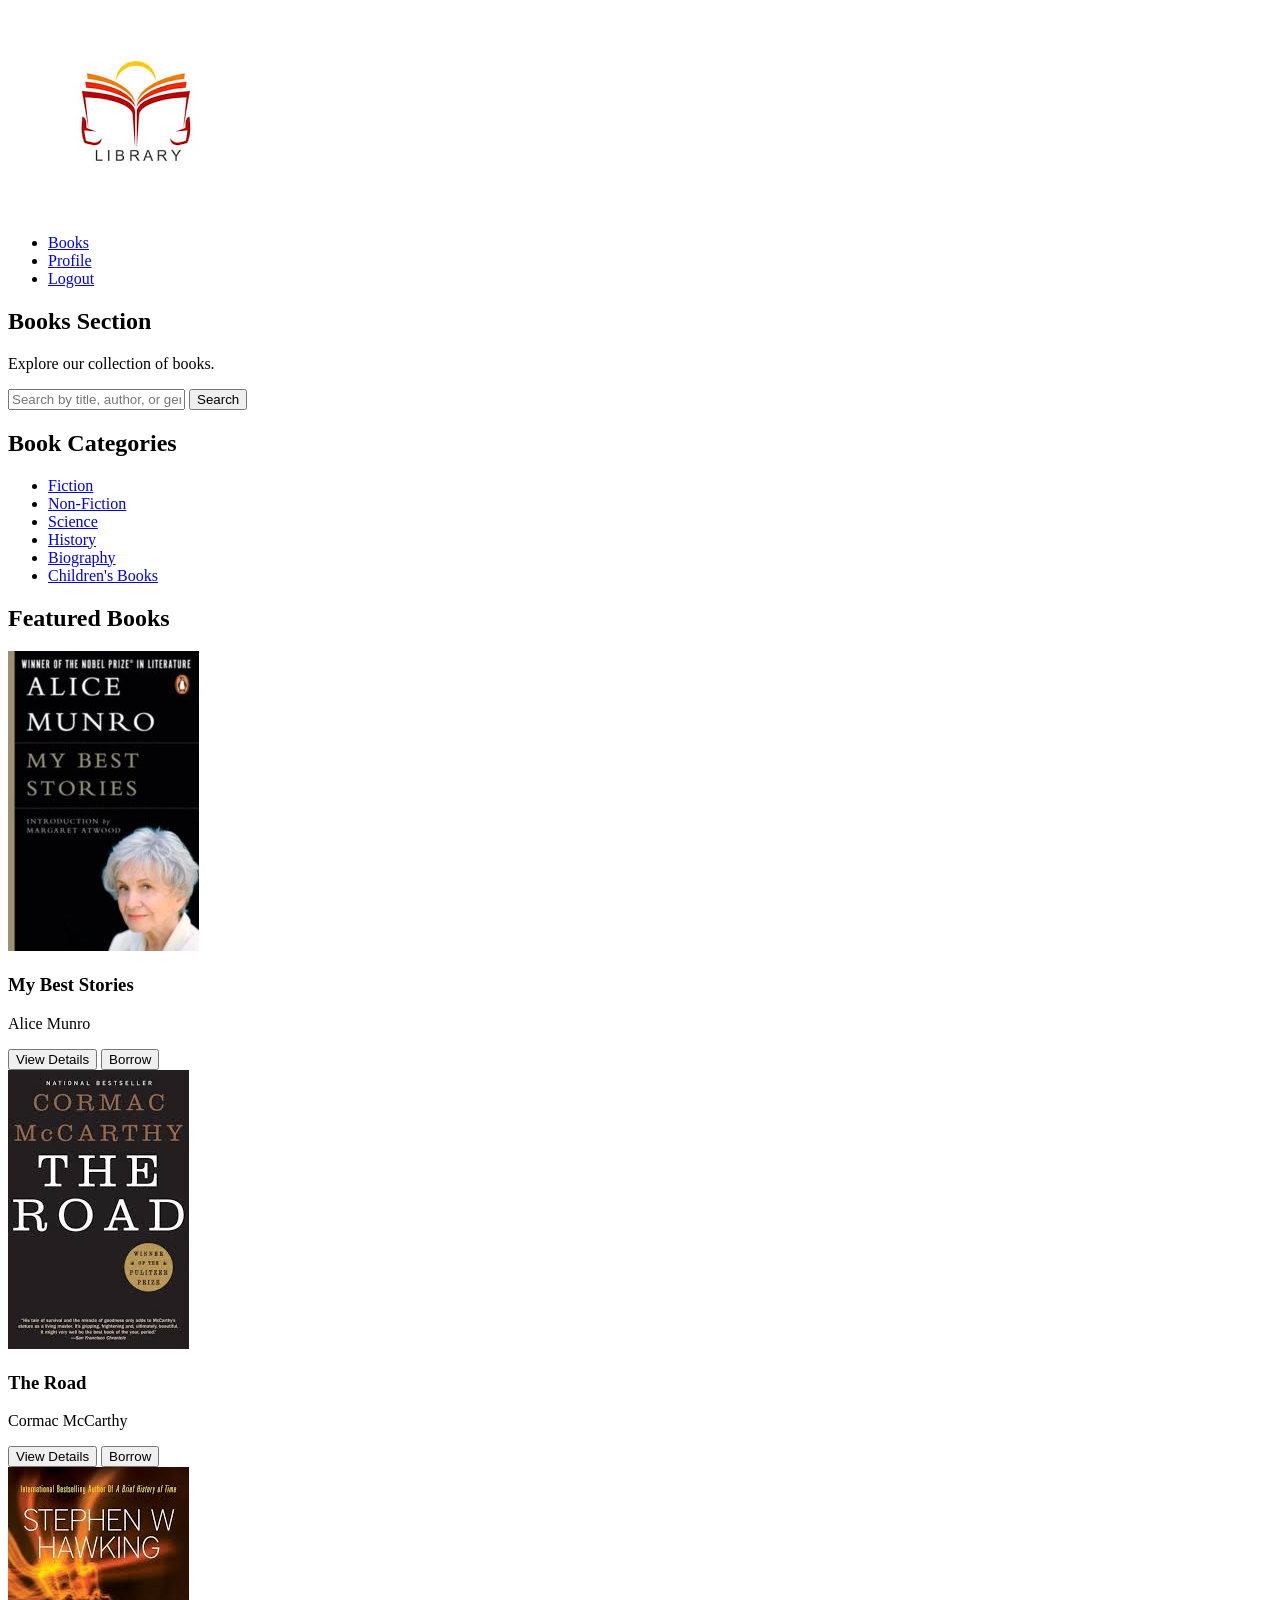
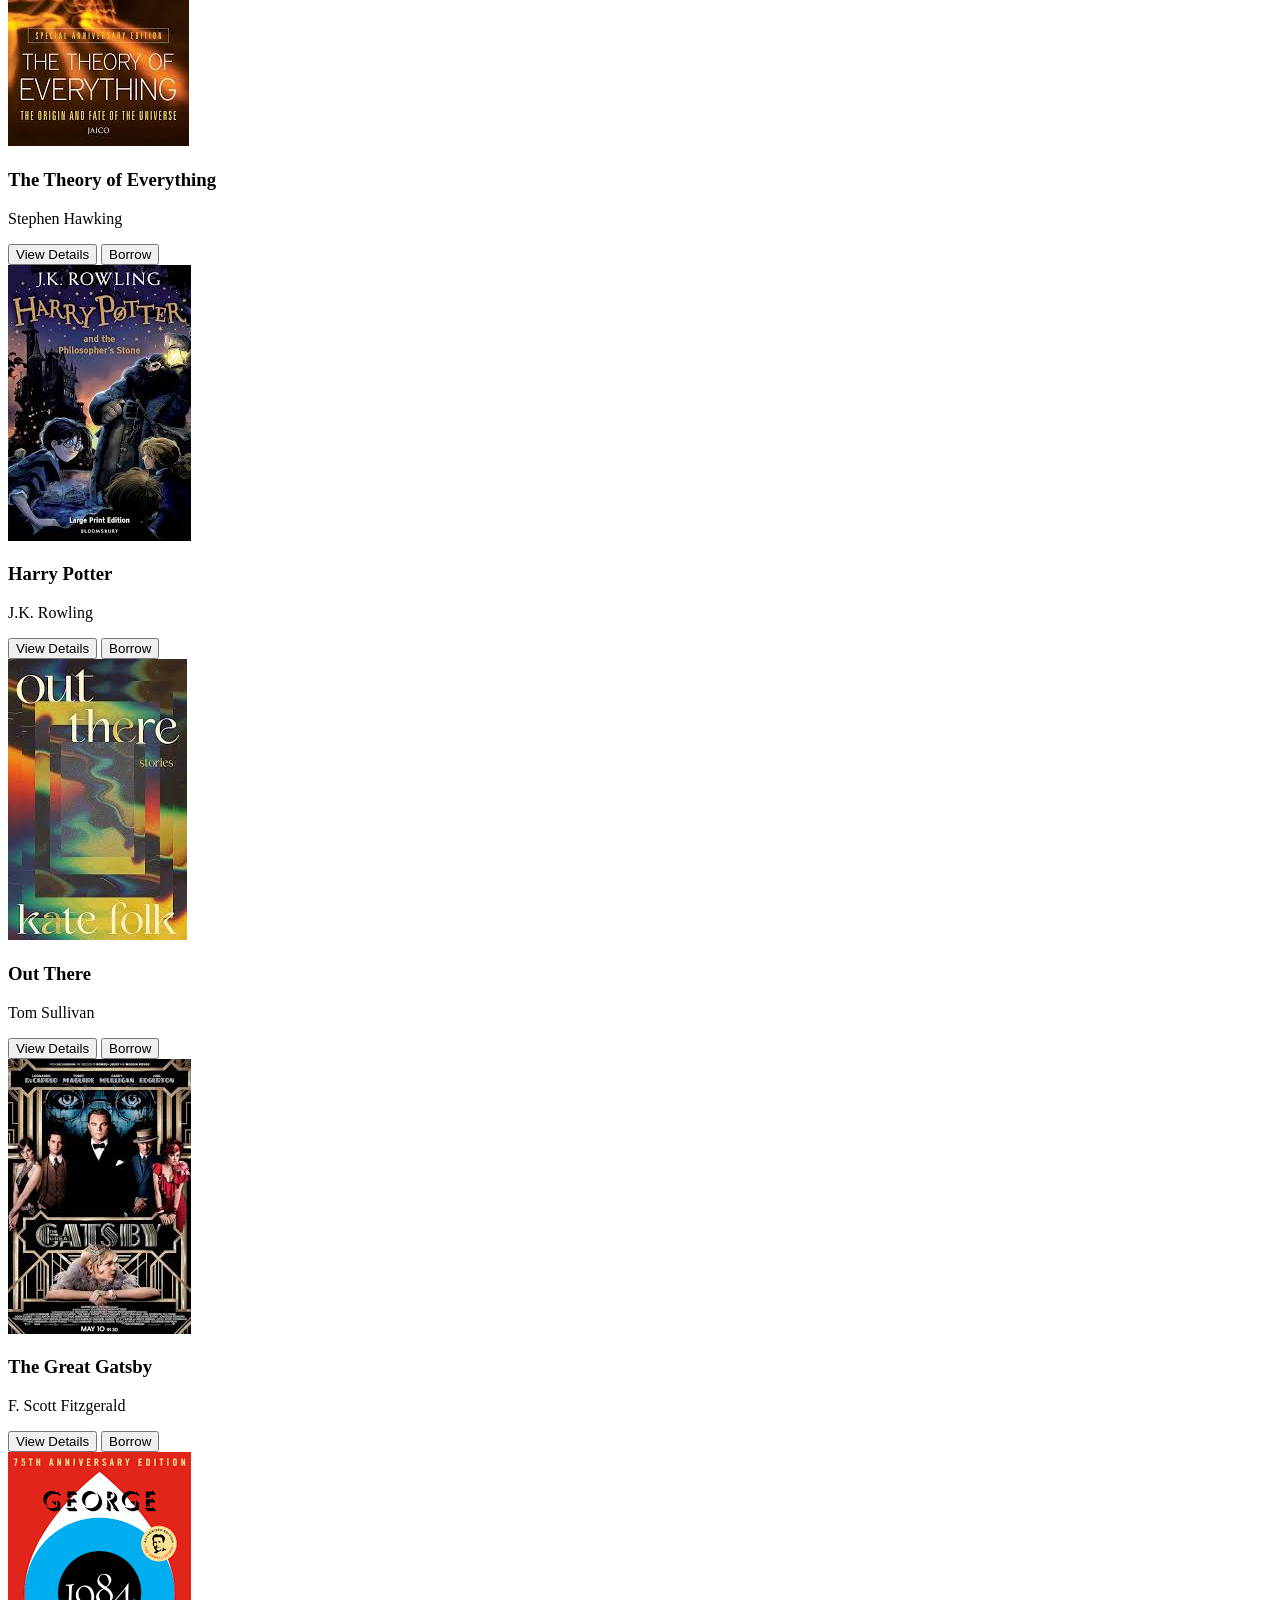
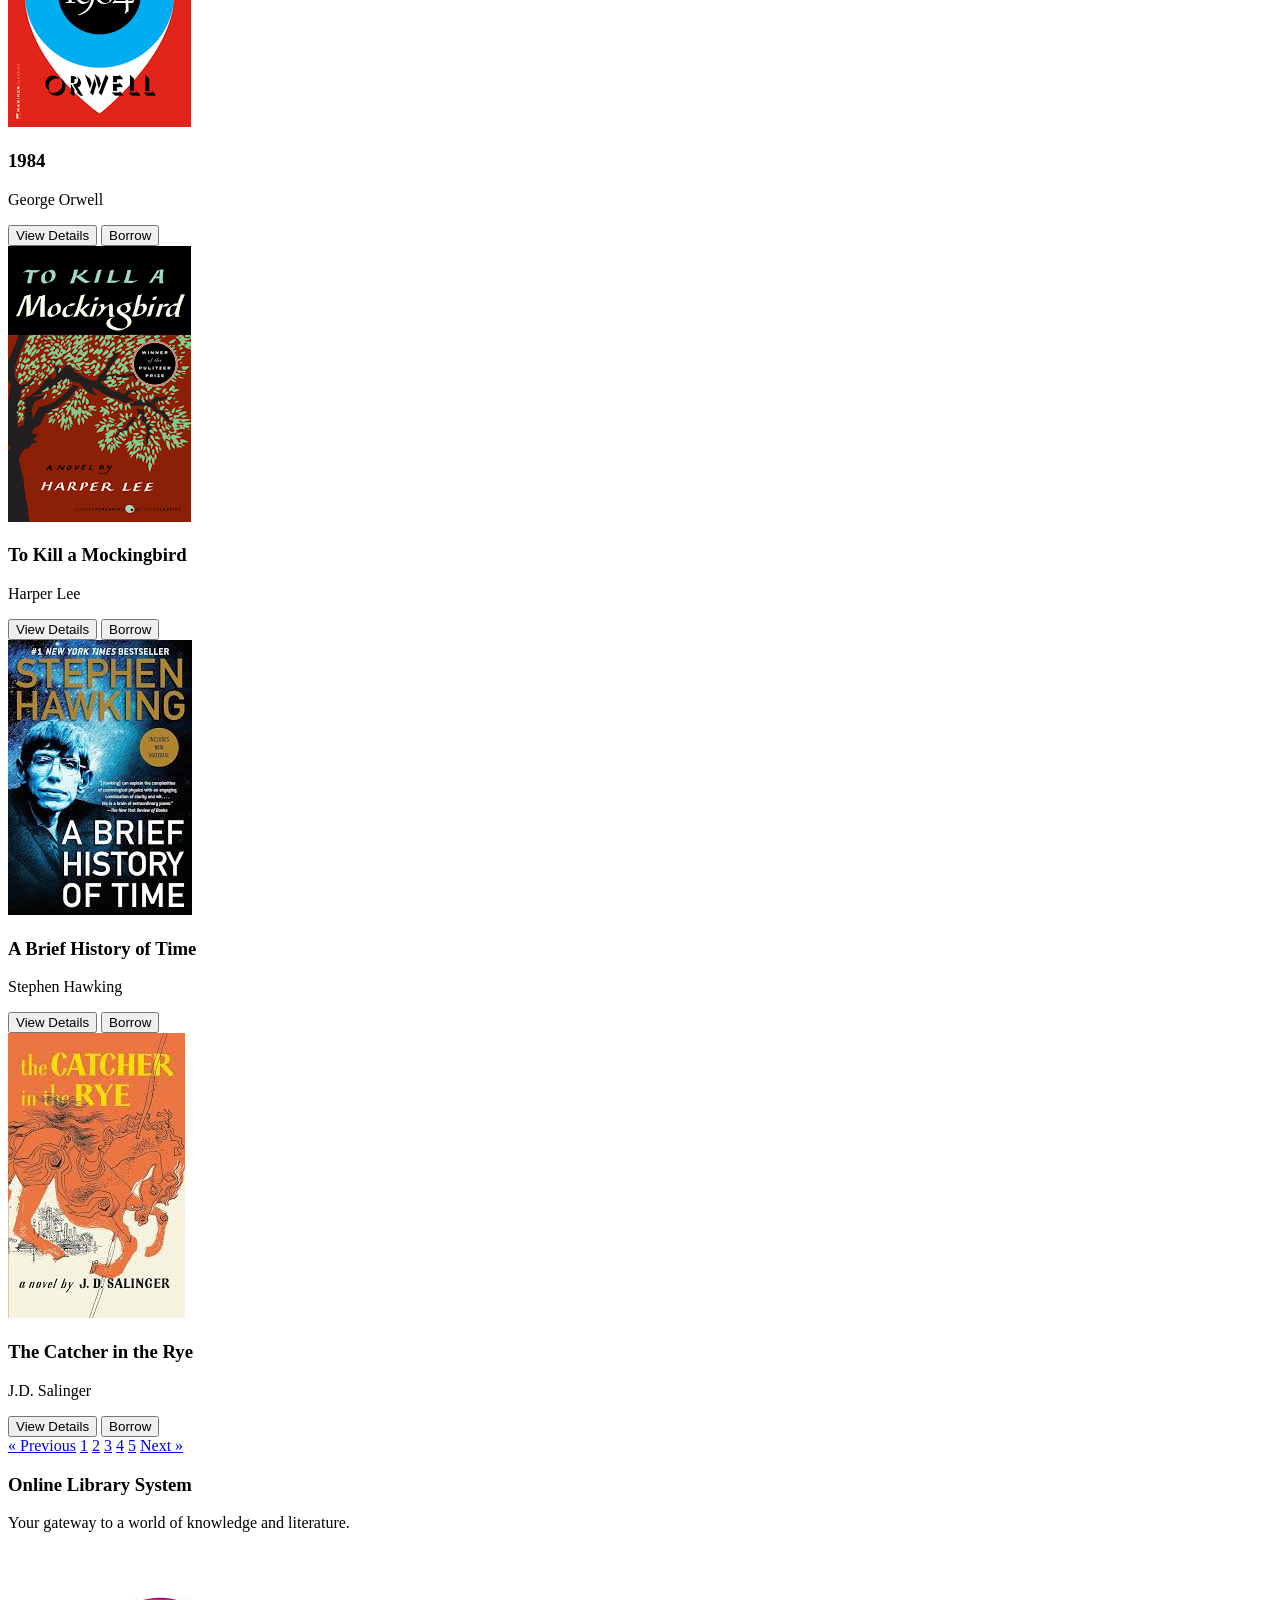
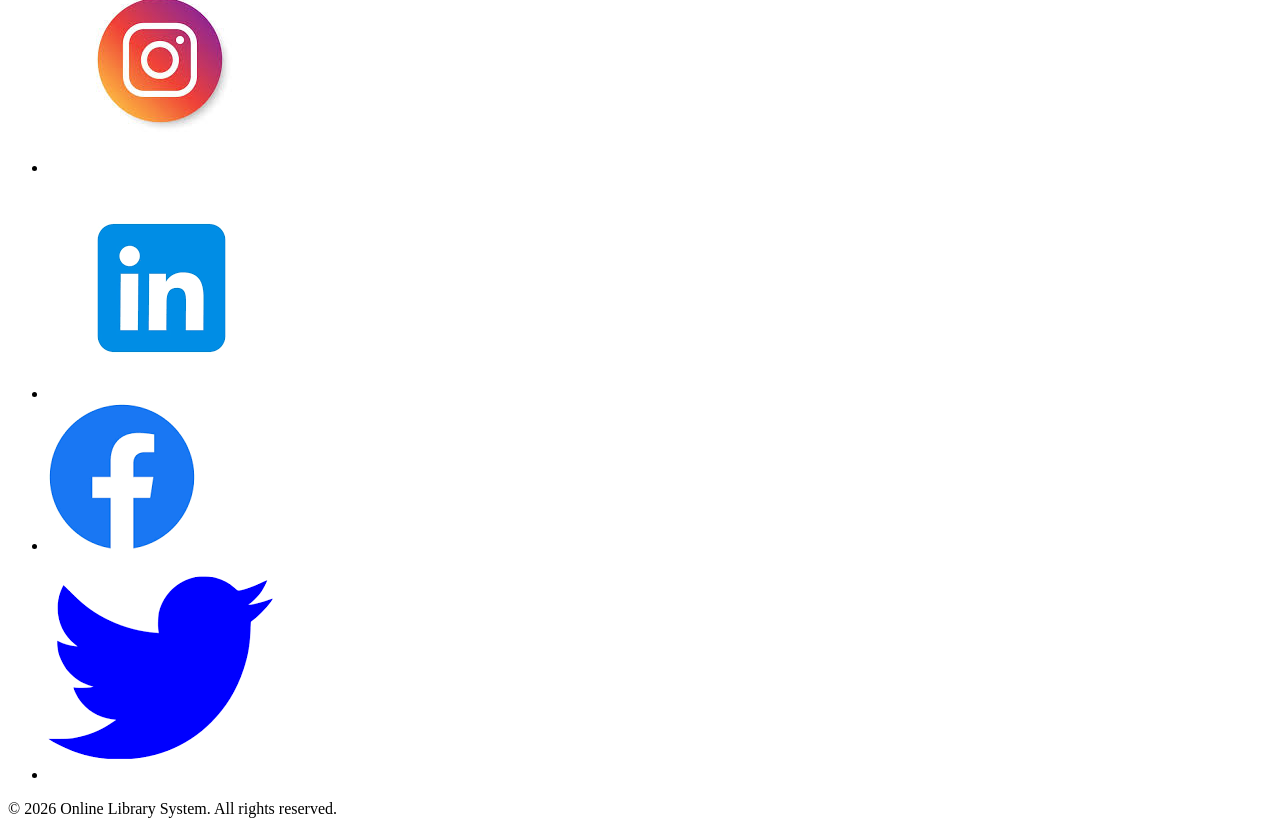
==== books.html @ 480cbeab "Add files via upload" ====
<!DOCTYPE html>
<html lang="en">
<head>
    <meta charset="UTF-8">
    <meta name="viewport" content="width=device-width, initial-scale=1.0">
    <title>Books</title>
    <link rel="stylesheet" href="books.css">

</head>
<body>

    <!-- ===== Header ===== -->
    <header class="header">
        <div class="header-container">
            <a href="index.html" class="logo">
                <img src="assets/images/logo.jpg" alt="Online Library Logo">
            </a>

            <nav class="nav">
                <ul class="nav-links">
                <li><a href="books.html#books">Books</a></li>
                    <li><a href="profile.html">Profile</a></li>
                    <li><a href="logout.html">Logout</a></li>
                </ul>
            </nav>
        </div>
    </header>

    <!-- ===== Main Content ===== -->
    <main class="books-page">

        <!-- Page Intro -->
        <section class="page-intro">
            <h1>Books Section</h1>
            <p>Explore our collection of books.</p>
        </section>

        <!-- Search -->
        <section class="search-section">
            <form class="search-form">
                <input 
                    type="text" 
                    id="search" 
                    name="search"
                    placeholder="Search by title, author, or genre"
                >
                <button type="submit">Search</button>
            </form>
        </section>

        <!-- Categories -->
        <aside class="categories-section">
            <h2>Book Categories</h2>
            <ul class="categories-list">
                <li><a href="#">Fiction</a></li>
                <li><a href="#">Non-Fiction</a></li>
                <li><a href="#">Science</a></li>
                <li><a href="#">History</a></li>
                <li><a href="#">Biography</a></li>
                <li><a href="#">Children's Books</a></li>
            </ul>
        </aside>

        <!-- Featured Books -->
        <section class="featured-books" id="books">
            <h2>Featured Books</h2>

            <div class="book-list">

                <article class="book-card">
                    <img src="assets/images/book1.jpg" alt="My Best Stories">
                    <h3>My Best Stories</h3>
                    <p>Alice Munro</p>
                    <button class="btn">View Details</button>
                    <button class="btn">Borrow</button>
                </article>

                <article class="book-card">
                    <img src="assets/images/book2.jpg" alt="The Road">
                    <h3>The Road</h3>
                    <p>Cormac McCarthy</p>
                    <button class="btn">View Details</button>
                    <button class="btn">Borrow</button>
                </article>

                <article class="book-card">
                    <img src="assets/images/book3.jpg" alt="The Theory of Everything">
                    <h3>The Theory of Everything</h3>
                    <p>Stephen Hawking</p>
                    <button class="btn">View Details</button>
                    <button class="btn">Borrow</button>
                </article>

                <article class="book-card">
                    <img src="assets/images/book4.jpg" alt="Harry Potter">
                    <h3>Harry Potter</h3>
                    <p>J.K. Rowling</p>
                    <button class="btn">View Details</button>
                    <button class="btn">Borrow</button>
                </article>

                <article class="book-card">
                    <img src="assets/images/book5.jpg" alt="Out There">
                    <h3>Out There</h3>
                    <p>Tom Sullivan</p>
                    <button class="btn">View Details</button>
                    <button class="btn">Borrow</button>
                </article>

                <article class="book-card">
                    <img src="assets/images/book6.jpg" alt="The Great Gatsby">
                    <h3>The Great Gatsby</h3>
                    <p>F. Scott Fitzgerald</p>
                    <button class="btn">View Details</button>
                    <button class="btn">Borrow</button>
                </article>

                <article class="book-card">
                    <img src="assets/images/book7.jpg" alt="1984">
                    <h3>1984</h3>
                    <p>George Orwell</p>
                    <button class="btn">View Details</button>
                    <button class="btn">Borrow</button>
                </article>

                <article class="book-card">
                    <img src="assets/images/book8.jpg" alt="To Kill a Mockingbird">
                    <h3>To Kill a Mockingbird</h3>
                    <p>Harper Lee</p>
                    <button class="btn">View Details</button>
                    <button class="btn">Borrow</button>
                </article>

                <article class="book-card">
                    <img src="assets/images/book9.jpg" alt="A Brief History of Time">
                    <h3>A Brief History of Time</h3>
                    <p>Stephen Hawking</p>
                    <button class="btn">View Details</button>
                    <button class="btn">Borrow</button>
                </article>

                <article class="book-card">
                    <img src="assets/images/book10.jpg" alt="The Catcher in the Rye">
                    <h3>The Catcher in the Rye</h3>
                    <p>J.D. Salinger</p>
                    <button class="btn">View Details</button>
                    <button class="btn">Borrow</button>
                </article>
            </div>
        </section>
        <div class="pagination">
            <a href="#">&laquo; Previous</a>
            <a href="#">1</a>
            <a href="#">2</a>
            <a href="#">3</a>
            <a href="#">4</a>
            <a href="#">5</a>
            <a href="#">Next &raquo;</a>
        </div>
    </main>
    <footer>
        <div class="footer-content">
            <h3>Online Library System</h3>
            <p>Your gateway to a world of knowledge and literature.</p>
            <ul class="socials">
                <li><a href="#"><img src="assets/images/instagram.jpg" alt="instagram"/></a></li>
                <li><a href="#"><img src="assets/images/linkedin.png" alt="linkedin"/></a></li> 
                <li><a href="#"><img src="assets/images/facebook.png" alt="facebook"/></a></li>
                <li><a href="#"><img src="assets/images/twitter.png" alt="twitter"/></a></li>
            </ul>
        </div>
        <div class="footer-bottom">
            <p>&copy; 2026 Online Library System. All rights reserved.</p>
        </div>
    </footer>
</body>
</html>
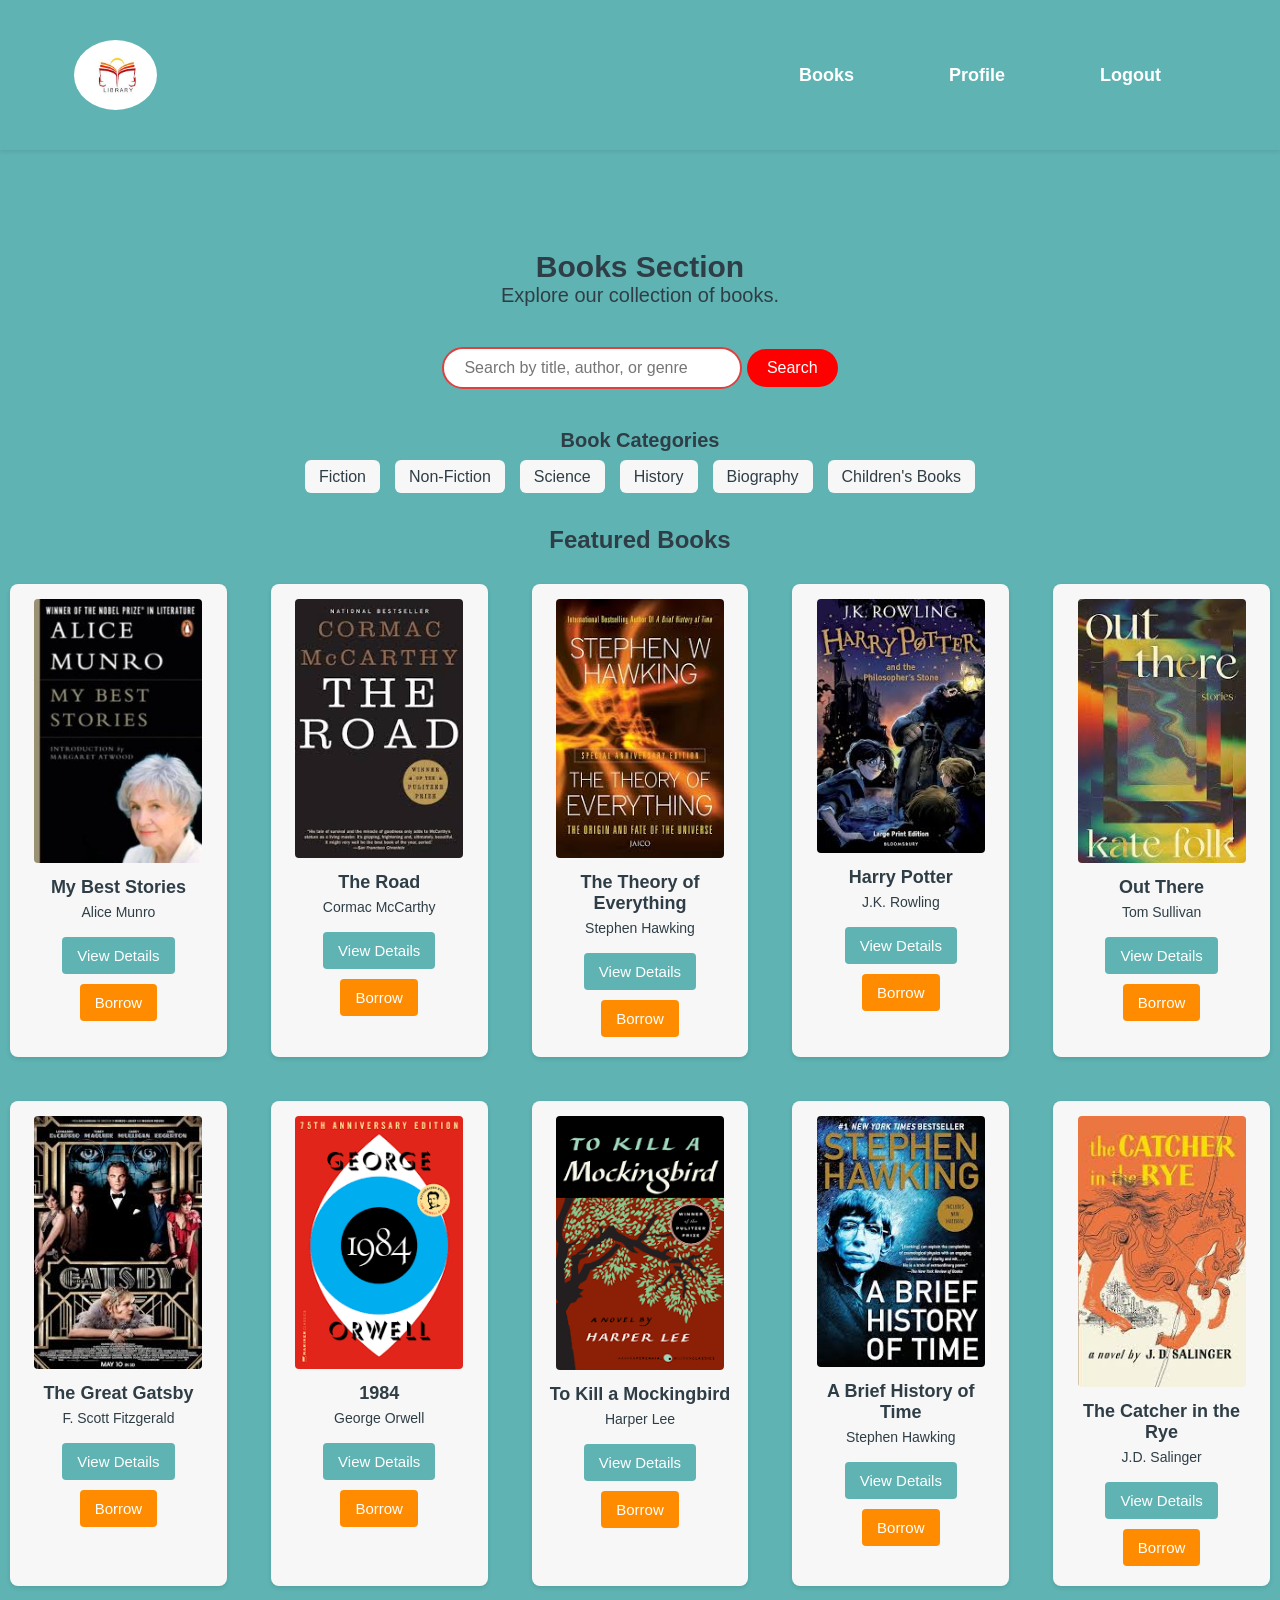
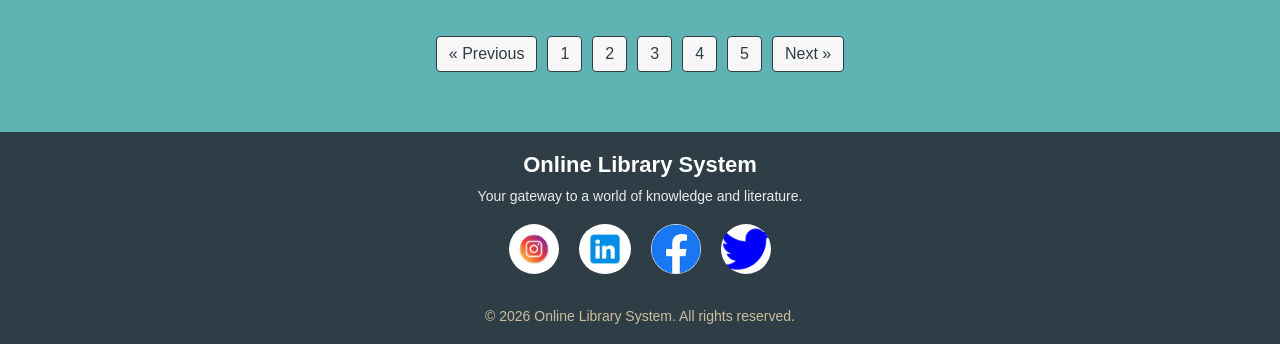
==== commit 21e20543: "Files modified" ====
--- a/books.html
+++ b/books.html
@@ -4,7 +4,7 @@
     <meta charset="UTF-8">
     <meta name="viewport" content="width=device-width, initial-scale=1.0">
     <title>Books</title>
-    <link rel="stylesheet" href="books.css">
+    <link rel="stylesheet" href="css/books.css">
 
 </head>
 <body>
--- a/css/books.css
+++ b/css/books.css
@@ -0,0 +1,408 @@
+/* ===== Global Reset ===== */
+* {
+    margin: 0;
+    padding: 0;
+    box-sizing: border-box;
+}
+
+/* ===== Root Variables ===== */
+:root {
+    --primary: #5FB3B3;
+    --secondary: #F4C7AB;
+    --dark: #2F3E46;
+    --light: #F7F7F7;
+    --white: #ffffff;
+}
+
+/* ===== Body ===== */
+body {
+    font-family: 'Poppins', sans-serif;
+    background-color: var(--primary);
+    color: var(--dark);
+}
+
+/* ===== Utility Classes ===== */
+/* Header Container */
+.header-container {
+    width: 100%;
+    max-width: 1200px;
+    margin: auto;
+    padding: 0 24px;
+    display: flex;
+    justify-content: space-between;
+    align-items: center;
+}
+
+/*---------------------Header-------------------*/
+.header {
+    top: 0;
+    display: flex;
+    justify-content: space-between; /* Puts logo on left, links on right */
+    align-items: center;     /* Vertically centers logo and nav */
+    height: 150px;               /* 👈 important */
+    background-color: var(--primary);
+    box-shadow: 0 2px 4px rgba(0, 0, 0, 0.08);
+    position: sticky;        /* Sticks to top on scroll */
+    top: 0;
+    z-index: 1000;          /* Ensures it stays above other content */
+    padding: 10px 50px;      /* Adjusts overall header padding */
+    margin-bottom: 100px;
+}
+
+
+/* -------------Logo styling------------ */
+.logo img {
+  height: 70px;
+  width: auto;
+  margin-right: 40px; 
+  border-radius: 100%;
+  transition: transform 0.3s ease, filter 0.3s ease; /* Smooth transition */
+  display: block;
+}
+/* Hover effect */
+.logo img:hover {
+  transform: scale(1.1);
+  filter: drop-shadow(0 4px 6px rgba(0,0,0,0.3));
+}
+
+
+
+/* ----------Navigation Links----------- */
+.nav ul {
+    list-style: none;          /* Removes default list styling */
+    display: flex;             /* Makes the list horizontal */
+    gap: 45px;                 /* Spacing between links */
+}
+
+.nav a {
+    color: var(--white);
+    text-decoration: none;
+    font-weight: 600;
+    font-size: 18px;
+    align-items: center;
+    display: flex;
+    margin-right: 40px;
+}
+
+.nav-links a:hover {
+    color: var(--secondary);
+    transition: color 0.3s ease;
+}
+
+.nav-links li {
+  display: flex;
+  align-items: center;
+}
+
+.nav-links li a {
+  padding: 10px 5px;      /* Extra clickable area for comfort */
+  color: var(--white);           /* Default link color */
+  text-decoration: none;           
+  display: inline-block;           
+  position: relative;              /* Needed for ::after positioning */
+  transition: color 0.3s ease, transform 0.3s ease; 
+  transform-origin: left center;  /* Smooth scaling */
+}
+
+.nav-links li a::after {
+  content: "";                     /* Empty content for the underline */
+  position: absolute;
+  left: 0;
+  bottom: -3px;                    /* Slightly below text */
+  width: 0%;                        /* Start with no width */
+  height: 2px;
+  background-color: var(--dark);
+  transition: width 0.3s ease;     /* Animate the width */
+}
+
+.nav-links li a:hover {
+  color: var(--dark);         /* Color change */
+  transform: scale(1.05);          /* Slightly enlarge */
+}
+
+.nav-links li a:hover::after {
+  width: 100%;                      /* Expand underline fully on hover */
+}
+
+/* Active link styling */
+.nav-links li a.active {
+  color: var(--secondary);
+    font-weight: 700;                /* Bold for active link */
+}
+
+.nav-links li a.active::after {
+  width: 100%;                      /* Underline for active link */
+}
+/*End Header*/
+/*---------------------Main Content-------------------*/
+.main-content {
+    max-width: 1200px;
+    margin: 40px auto;
+    padding: 0 24px;
+}
+
+.books-pages {
+    display: flex;
+    flex-wrap: wrap;
+    gap: 30px;
+    justify-content: center;
+    align-items: center;
+}
+
+.page-intro {
+    text-align: center;
+    font-size: 20px;
+    margin: 40px;
+    padding: 0 24px;
+}
+
+.search-section {
+    display: flex;
+    justify-content: center;
+    align-items: center;
+    gap: 15px;
+    text-align: center;
+    margin-bottom: 40px;
+}
+
+.search-section input[type="text"] {
+    padding: 10px 20px;
+    font-size: 16px;
+    border: 2px solid rgb(222, 64, 64);
+    border-radius: 25px;
+    outline: none;
+    width: 300px;
+}
+
+.search-section button {
+    padding: 10px 20px;
+    font-size: 16px;
+    background-color:red;
+    color: var(--white);
+    border: none;
+    border-radius: 25px;
+    cursor: pointer;
+}
+
+.search-section button:hover {
+    background-color: blue;
+    transition: background-color 0.3s ease; 
+}
+
+.categories-section {
+    margin: 40px 0;
+}
+
+.categories-section h2 {
+    text-align: center;
+    font-size: 20px;
+    margin-bottom: 16px;
+}
+
+.categories-list {
+    list-style: none;
+    display: flex;
+    justify-content: center;
+    gap: 15px;
+    padding: 0;
+    margin: 0;
+    flex-wrap: wrap;
+}
+
+.categories-list a {
+    text-decoration: none;
+    padding: 8px 14px;
+    border-radius: 6px;
+    background-color: var(--light);
+    color: var(--dark);
+    font-size: 16px;
+}
+.categories-list a:hover {
+    background-color: var(--dark);
+    color: var(--white);
+    transition: background-color 0.3s ease, color 0.3s ease;
+}
+
+
+/* Book List Grid */
+.featured-books h2 {
+    text-align: center;
+    font-size: 24px;
+    margin-bottom: 20px;
+}
+
+.book-list {
+    display: grid;
+    grid-template-columns: repeat(auto-fill, minmax(220px, 1fr));
+    gap: 1.5rem;
+    margin-bottom: 40px;
+}
+
+.book-card {
+    background-color: var(--light);
+    border-radius: 8px;
+    box-shadow: 0 2px 4px rgba(0, 0, 0, 0.1);
+    overflow: hidden;
+    text-align: center;
+    padding: 15px;
+    transition: transform 0.3s ease, box-shadow 0.3s ease;
+    margin: 10px;
+}
+.book-card:hover {
+    transform: translateY(-5px);
+    box-shadow: 0 8px 16px rgba(0, 0, 0, 0.2);
+    cursor: pointer;
+}
+.book-card img {
+    width: 90%;
+    height: auto;
+    border-radius: 4px;
+    margin-bottom: 10px;
+}   
+.book-card h3 {
+    font-size: 18px;
+    margin-bottom: 6px;
+}
+.book-card p {
+    font-size: 14px;
+    color: var(--dark);
+    margin-bottom: 12px;
+}
+
+.book-card .btn {
+    background-color: var(--primary);
+    color: var(--white);
+    border: none;
+    padding: 10px 15px;
+    border-radius: 4px;
+    cursor: pointer;
+    font-size: 15px;
+    margin: 5px;
+}
+.book-card .btn:hover {
+    background-color: var(--dark);
+    transition: background-color 0.3s ease;
+}
+.book-card .btn:last-child {
+    background-color: darkorange;         
+}
+.book-card .btn:last-child:hover {
+    background-color: var(--dark);
+    transition: background-color 0.3s ease;
+}
+
+/*Pagination*/
+.pagination {
+    display: flex;
+    justify-content: center;
+    gap: 10px;
+    margin-bottom: 40px;
+}
+.pagination a {
+    text-decoration: none;
+    color: var(--dark);
+    background-color: var(--light);
+    padding: 8px 12px;
+    border: 1px solid var(--dark);
+    border-radius: 4px;
+    font-size: 16px;
+}
+.pagination a:hover {
+    background-color: var(--dark);
+    color: var(--white);
+    transition: background-color 0.3s ease, color 0.3s ease;
+}
+
+/*---------------------Footer-------------------*/
+footer {
+    background-color: var(--dark);
+    color: var(--white);
+    padding: 20px 0 20px;
+    margin-top: 60px;
+}
+
+/* Main footer content */
+.footer-content {
+    max-width: 1200px;
+    margin: auto;
+    text-align: center;
+}
+
+.footer-content h3 {
+    font-size: 22px;
+    margin-bottom: 10px;
+}
+
+.footer-content p {
+    font-size: 14px;
+    opacity: 0.9;
+    margin-bottom: 20px;
+}
+
+/* Social icons */
+.socials {
+    list-style: none;          /* remove bu*llets */
+    display: flex;             /* make horizontal */
+    justify-content: center;   /* center the icons */
+    gap: 20px;                 /* spacing between icons */
+    margin-bottom: 20px;
+}
+
+.footer-bottom {
+    text-align: center;
+    font-size: 14px;
+    opacity: 0.8;
+}
+.about-content ul {
+    margin-top: 20px;
+    margin-bottom: 20px;
+}
+
+.footer-content img {
+    height: 50px;
+    width: auto;
+    border-radius: 100%;
+    margin-bottom: 10px;
+    transition: transform 0.3s ease, filter 0.3s ease;
+}
+
+.footer-content img:hover {
+    transform: scale(1.1);
+    filter: drop-shadow(0 4px 6px rgba(0,0,0,0.3));
+    cursor: pointer;
+}
+
+.footer-bottom p {
+    margin-top: 10px;
+    color: wheat;
+}
+
+/* Responsive Design */
+@media (max-width: 768px) {
+    .header {
+        flex-direction: column;
+        height: auto;
+        padding: 20px;
+    }
+
+    .nav ul {
+        flex-direction: column;
+        gap: 15px;
+    }
+
+    .search-section {
+        flex-direction: column;
+        gap: 10px;
+    }
+
+    .search-section input[type="text"] {
+        width: 100%;
+    }
+}
+
+/* Smooth scrolling for anchor links */
+html {
+    scroll-behavior: smooth;
+}
+
+/* ===== End of books.css ===== */
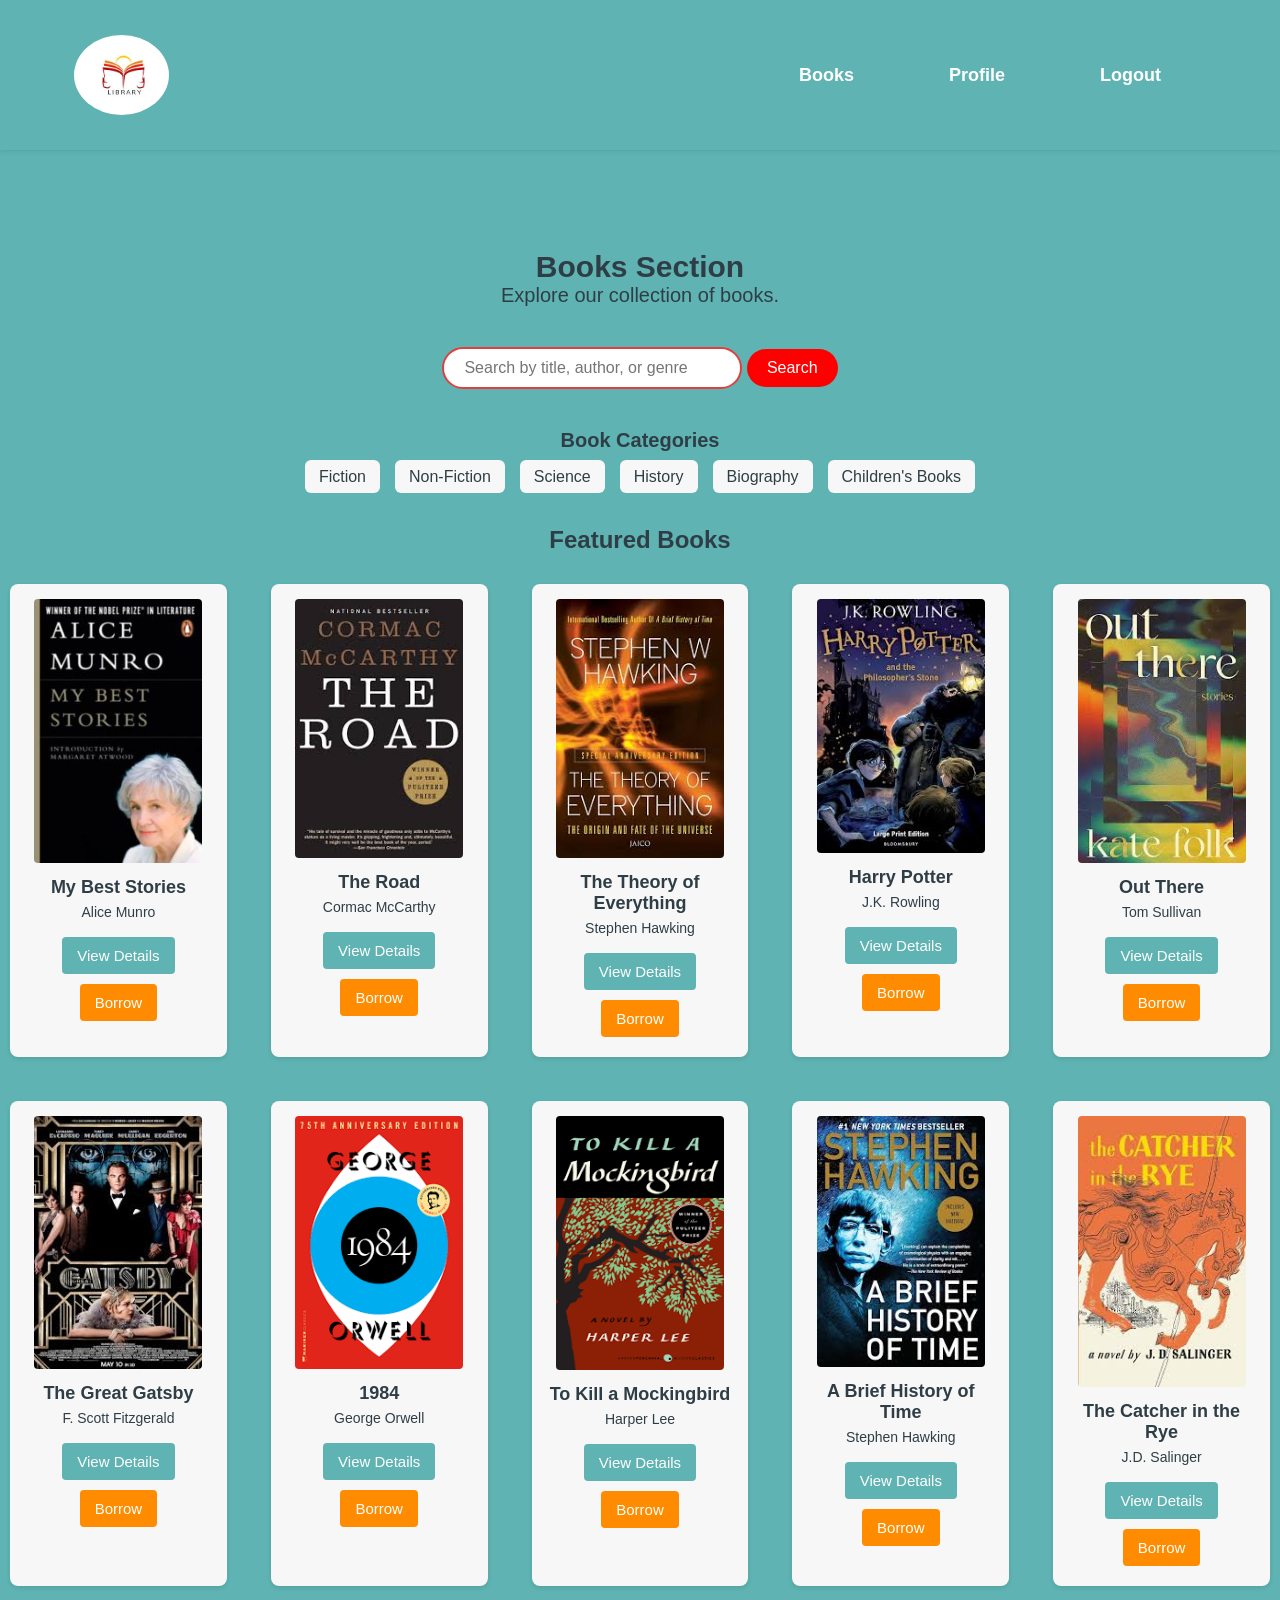
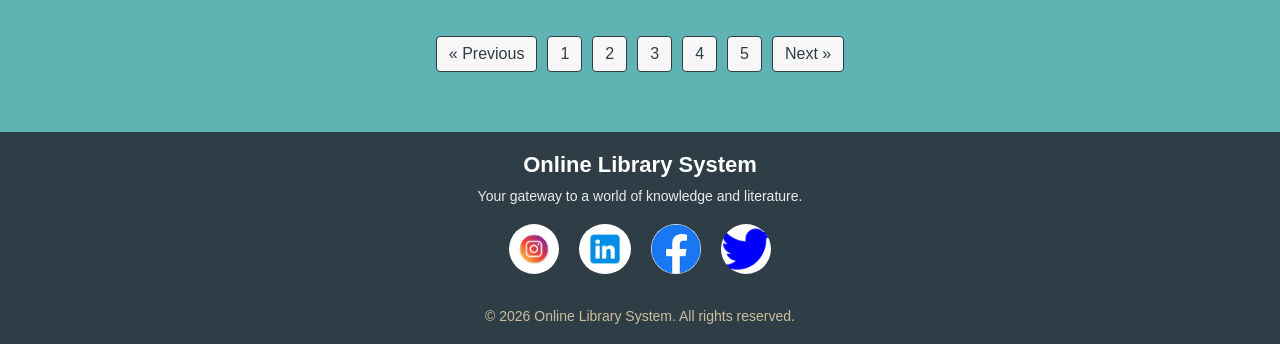
==== commit 3964c53f: "Files got modified and additional files including change-password.html & change-password.css added a" ====
--- a/books.html
+++ b/books.html
@@ -31,7 +31,7 @@
 
         <!-- Page Intro -->
         <section class="page-intro">
-            <h1>Books Section</h1>
+            <h1><strong>Books Section</strong></h1>
             <p>Explore our collection of books.</p>
         </section>
 
--- a/css/books.css
+++ b/css/books.css
@@ -39,7 +39,7 @@
     display: flex;
     justify-content: space-between; /* Puts logo on left, links on right */
     align-items: center;     /* Vertically centers logo and nav */
-    height: 150px;               /* 👈 important */
+    height: 150px;               /*important for the height ajustment*/
     background-color: var(--primary);
     box-shadow: 0 2px 4px rgba(0, 0, 0, 0.08);
     position: sticky;        /* Sticks to top on scroll */
@@ -52,7 +52,7 @@
 
 /* -------------Logo styling------------ */
 .logo img {
-  height: 70px;
+  height: 80px;
   width: auto;
   margin-right: 40px; 
   border-radius: 100%;
@@ -341,7 +341,7 @@
 
 /* Social icons */
 .socials {
-    list-style: none;          /* remove bu*llets */
+    list-style: none;          /* remove bullets */
     display: flex;             /* make horizontal */
     justify-content: center;   /* center the icons */
     gap: 20px;                 /* spacing between icons */
@@ -354,6 +354,7 @@
     opacity: 0.8;
 }
 .about-content ul {
+
     margin-top: 20px;
     margin-bottom: 20px;
 }
@@ -401,7 +402,8 @@
 }
 
 /* Smooth scrolling for anchor links */
-html {
+html
+{
     scroll-behavior: smooth;
 }
 
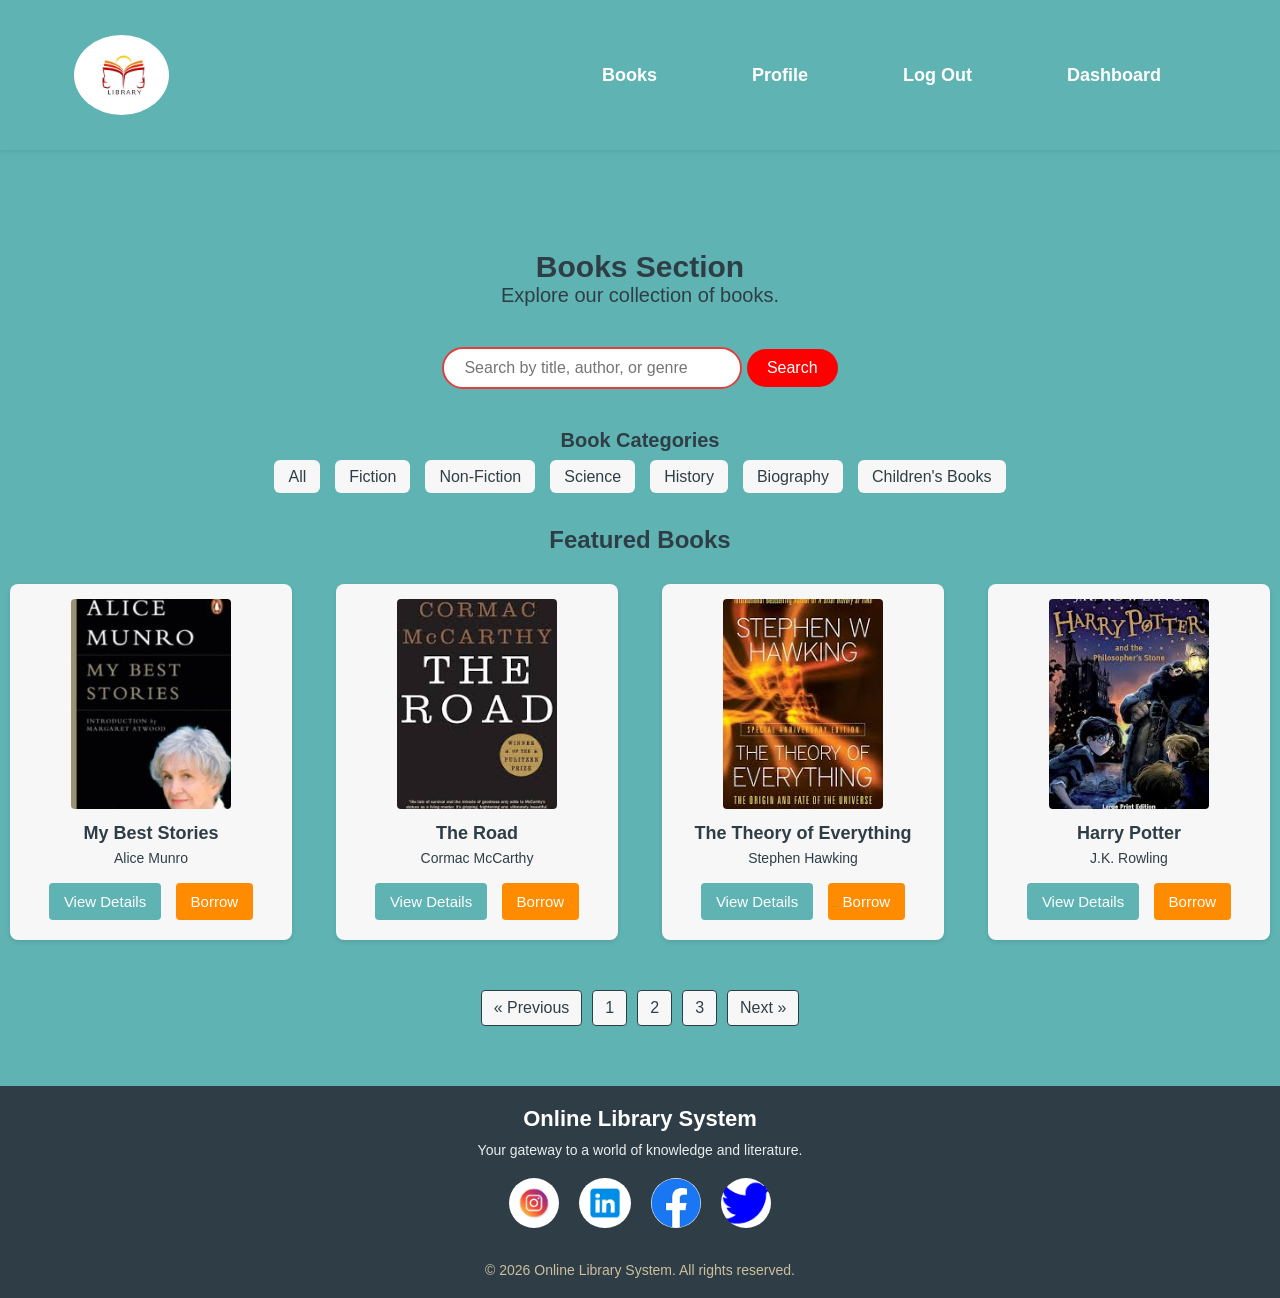
==== commit 172ca39e: "Added some js concepts to enhance interactivity" ====
--- a/books.html
+++ b/books.html
@@ -20,7 +20,8 @@
                 <ul class="nav-links">
                 <li><a href="books.html#books">Books</a></li>
                     <li><a href="profile.html">Profile</a></li>
-                    <li><a href="logout.html">Logout</a></li>
+                    <li><a href="#" id="logoutLink">Log Out</a></li>
+                    <li><a href="settings.html">Dashboard</a></li>
                 </ul>
             </nav>
         </div>
@@ -52,12 +53,13 @@
         <aside class="categories-section">
             <h2>Book Categories</h2>
             <ul class="categories-list">
-                <li><a href="#">Fiction</a></li>
-                <li><a href="#">Non-Fiction</a></li>
-                <li><a href="#">Science</a></li>
-                <li><a href="#">History</a></li>
-                <li><a href="#">Biography</a></li>
-                <li><a href="#">Children's Books</a></li>
+                <li><a href="#" class="category-link" data-category="all">All</a></li>
+                <li><a href="#" class="category-link" data-category="fiction">Fiction</a></li>
+                <li><a href="#" class="category-link" data-category="non-fiction">Non-Fiction</a></li>
+                <li><a href="#" class="category-link" data-category="science">Science</a></li>
+                <li><a href="#" class="category-link" data-category="history">History</a></li>
+                <li><a href="#" class="category-link" data-category="biography">Biography</a></li>
+                <li><a href="#" class="category-link" data-category="children">Children's Books</a></li>
             </ul>
         </aside>
 
@@ -67,95 +69,107 @@
 
             <div class="book-list">
 
-                <article class="book-card">
+                <article class="book-card" data-category="fiction">
                     <img src="assets/images/book1.jpg" alt="My Best Stories">
                     <h3>My Best Stories</h3>
                     <p>Alice Munro</p>
-                    <button class="btn">View Details</button>
-                    <button class="btn">Borrow</button>
-                </article>
-
-                <article class="book-card">
+                    <button class="btn details-btn">View Details</button>
+                    <button class="btn borrow-btn">Borrow</button>
+                </article>
+
+                <article class="book-card" data-category="fiction">
                     <img src="assets/images/book2.jpg" alt="The Road">
                     <h3>The Road</h3>
                     <p>Cormac McCarthy</p>
-                    <button class="btn">View Details</button>
-                    <button class="btn">Borrow</button>
-                </article>
-
-                <article class="book-card">
+                    <button class="btn details-btn">View Details</button>
+                    <button class="btn borrow-btn">Borrow</button>
+                </article>
+
+                <article class="book-card" data-category="science">
                     <img src="assets/images/book3.jpg" alt="The Theory of Everything">
                     <h3>The Theory of Everything</h3>
                     <p>Stephen Hawking</p>
-                    <button class="btn">View Details</button>
-                    <button class="btn">Borrow</button>
-                </article>
-
-                <article class="book-card">
+                    <button class="btn details-btn">View Details</button>
+                    <button class="btn borrow-btn">Borrow</button>
+                </article>
+
+                <article class="book-card" data-category="children">
                     <img src="assets/images/book4.jpg" alt="Harry Potter">
                     <h3>Harry Potter</h3>
                     <p>J.K. Rowling</p>
-                    <button class="btn">View Details</button>
-                    <button class="btn">Borrow</button>
-                </article>
-
-                <article class="book-card">
+                    <button class="btn details-btn">View Details</button>
+                    <button class="btn borrow-btn">Borrow</button>
+                </article>
+
+                <article class="book-card" data-category="fiction">
                     <img src="assets/images/book5.jpg" alt="Out There">
                     <h3>Out There</h3>
                     <p>Tom Sullivan</p>
-                    <button class="btn">View Details</button>
-                    <button class="btn">Borrow</button>
-                </article>
-
-                <article class="book-card">
+                    <button class="btn details-btn">View Details</button>
+                    <button class="btn borrow-btn">Borrow</button>
+                </article>
+
+                <article class="book-card" data-category="non-fiction">
                     <img src="assets/images/book6.jpg" alt="The Great Gatsby">
                     <h3>The Great Gatsby</h3>
                     <p>F. Scott Fitzgerald</p>
-                    <button class="btn">View Details</button>
-                    <button class="btn">Borrow</button>
-                </article>
-
-                <article class="book-card">
+                    <button class="btn details-btn">View Details</button>
+                    <button class="btn borrow-btn">Borrow</button>
+                </article>
+
+                <article class="book-card" data-category="fiction">
                     <img src="assets/images/book7.jpg" alt="1984">
                     <h3>1984</h3>
                     <p>George Orwell</p>
-                    <button class="btn">View Details</button>
-                    <button class="btn">Borrow</button>
-                </article>
-
-                <article class="book-card">
+                    <button class="btn details-btn">View Details</button>
+                    <button class="btn borrow-btn">Borrow</button>
+                </article>
+
+                <article class="book-card" data-category="non-fiction">
                     <img src="assets/images/book8.jpg" alt="To Kill a Mockingbird">
                     <h3>To Kill a Mockingbird</h3>
                     <p>Harper Lee</p>
-                    <button class="btn">View Details</button>
-                    <button class="btn">Borrow</button>
-                </article>
-
-                <article class="book-card">
+                    <button class="btn details-btn">View Details</button>
+                    <button class="btn borrow-btn">Borrow</button>
+                </article>
+
+                <article class="book-card" data-category="science">
                     <img src="assets/images/book9.jpg" alt="A Brief History of Time">
                     <h3>A Brief History of Time</h3>
                     <p>Stephen Hawking</p>
-                    <button class="btn">View Details</button>
-                    <button class="btn">Borrow</button>
-                </article>
-
-                <article class="book-card">
+                    <button class="btn details-btn">View Details</button>
+                    <button class="btn borrow-btn">Borrow</button>
+                </article>
+
+                <article class="book-card" data-category="fiction">
                     <img src="assets/images/book10.jpg" alt="The Catcher in the Rye">
                     <h3>The Catcher in the Rye</h3>
                     <p>J.D. Salinger</p>
-                    <button class="btn">View Details</button>
-                    <button class="btn">Borrow</button>
+                    <button class="btn details-btn">View Details</button>
+                    <button class="btn borrow-btn">Borrow</button>
+                </article>     
+                <article class ="book-card" data-category="History">
+                    <img src="assets/images/book11.jpg" alt="African Literature">
+                    <h3>African Literature</h3>
+                    <p>Safoura Salami-Boukari</p>
+                    <button class="btn details-btn">View Details</button>
+                    <button class="btn borrow-btn">Borrow</button>
+                </article> 
+                <article class ="book-card" data-category="History">
+                    <img src="assets/images/book12.jpg" alt="Tribal Scars">
+                    <h3>Tribal Scars</h3>
+                    <p>Ousmane Sembène</p>
+                    <button class="btn details-btn">View Details</button>
+                    <button class="btn borrow-btn">Borrow</button>
                 </article>
             </div>
         </section>
-        <div class="pagination">
-            <a href="#">&laquo; Previous</a>
-            <a href="#">1</a>
-            <a href="#">2</a>
-            <a href="#">3</a>
-            <a href="#">4</a>
-            <a href="#">5</a>
-            <a href="#">Next &raquo;</a>
+        <div class="pagination" id="pagination">
+            <a href="#" id="prevPage">&laquo; Previous</a>
+            <a href="#" class="page-link" data-page="1">1</a>
+            <a href="#" class="page-link" data-page="2">2</a>
+            <a href="#" class="page-link" data-page="3">3</a>     
+            <a href="#" id="nextPage">Next &raquo;</a>
         </div>
     </main>
     <footer>
@@ -173,5 +187,18 @@
             <p>&copy; 2026 Online Library System. All rights reserved.</p>
         </div>
     </footer>
+    <!-- Book Details Modal -->
+    <div id="bookModal" class="modal-overlay" style="display: none;">
+        <div class="modal-box">
+            <button id="closeModal" class="modal-close">&times;</button>
+            <img id="modalImage" src="" alt="">
+            <h2 id="modalTitle"></h2>
+            <p id="modalAuthor"></p>
+            <p id="modalCategory"></p>
+        </div>
+    </div>
+    <script src="js/main.js"></script>
+    <script src="js/books.js"></script>
+
 </body>
 </html>
--- a/css/books.css
+++ b/css/books.css
@@ -233,11 +233,11 @@
 
 .book-list {
     display: grid;
-    grid-template-columns: repeat(auto-fill, minmax(220px, 1fr));
+    grid-template-columns: repeat(auto-fit, minmax(220px, 1fr));
     gap: 1.5rem;
     margin-bottom: 40px;
-}
-
+    justify-content: center;
+}
 .book-card {
     background-color: var(--light);
     border-radius: 8px;
@@ -254,8 +254,10 @@
     cursor: pointer;
 }
 .book-card img {
-    width: 90%;
-    height: auto;
+    width: 100%;
+    max-width: 160px;
+    height: 210px;
+    object-fit: cover;
     border-radius: 4px;
     margin-bottom: 10px;
 }   
@@ -407,4 +409,41 @@
     scroll-behavior: smooth;
 }
 
+.modal-overlay {
+    position: fixed;
+    top: 0;
+    left: 0;
+    width: 100%;
+    height: 100%;
+    background: rgba(0, 0, 0, 0.6);
+    display: flex;
+    align-items: center;
+    justify-content: center;
+    z-index: 1000;
+}
+
+.modal-box {
+    background: white;
+    padding: 30px;
+    border-radius: 12px;
+    max-width: 350px;
+    text-align: center;
+    position: relative;
+}
+
+.modal-box img {
+    width: 150px;
+    border-radius: 8px;
+    margin-bottom: 15px;
+}
+
+.modal-close {
+    position: absolute;
+    top: 10px;
+    right: 15px;
+    background: none;
+    border: none;
+    font-size: 24px;
+    cursor: pointer;
+}
 /* ===== End of books.css ===== */
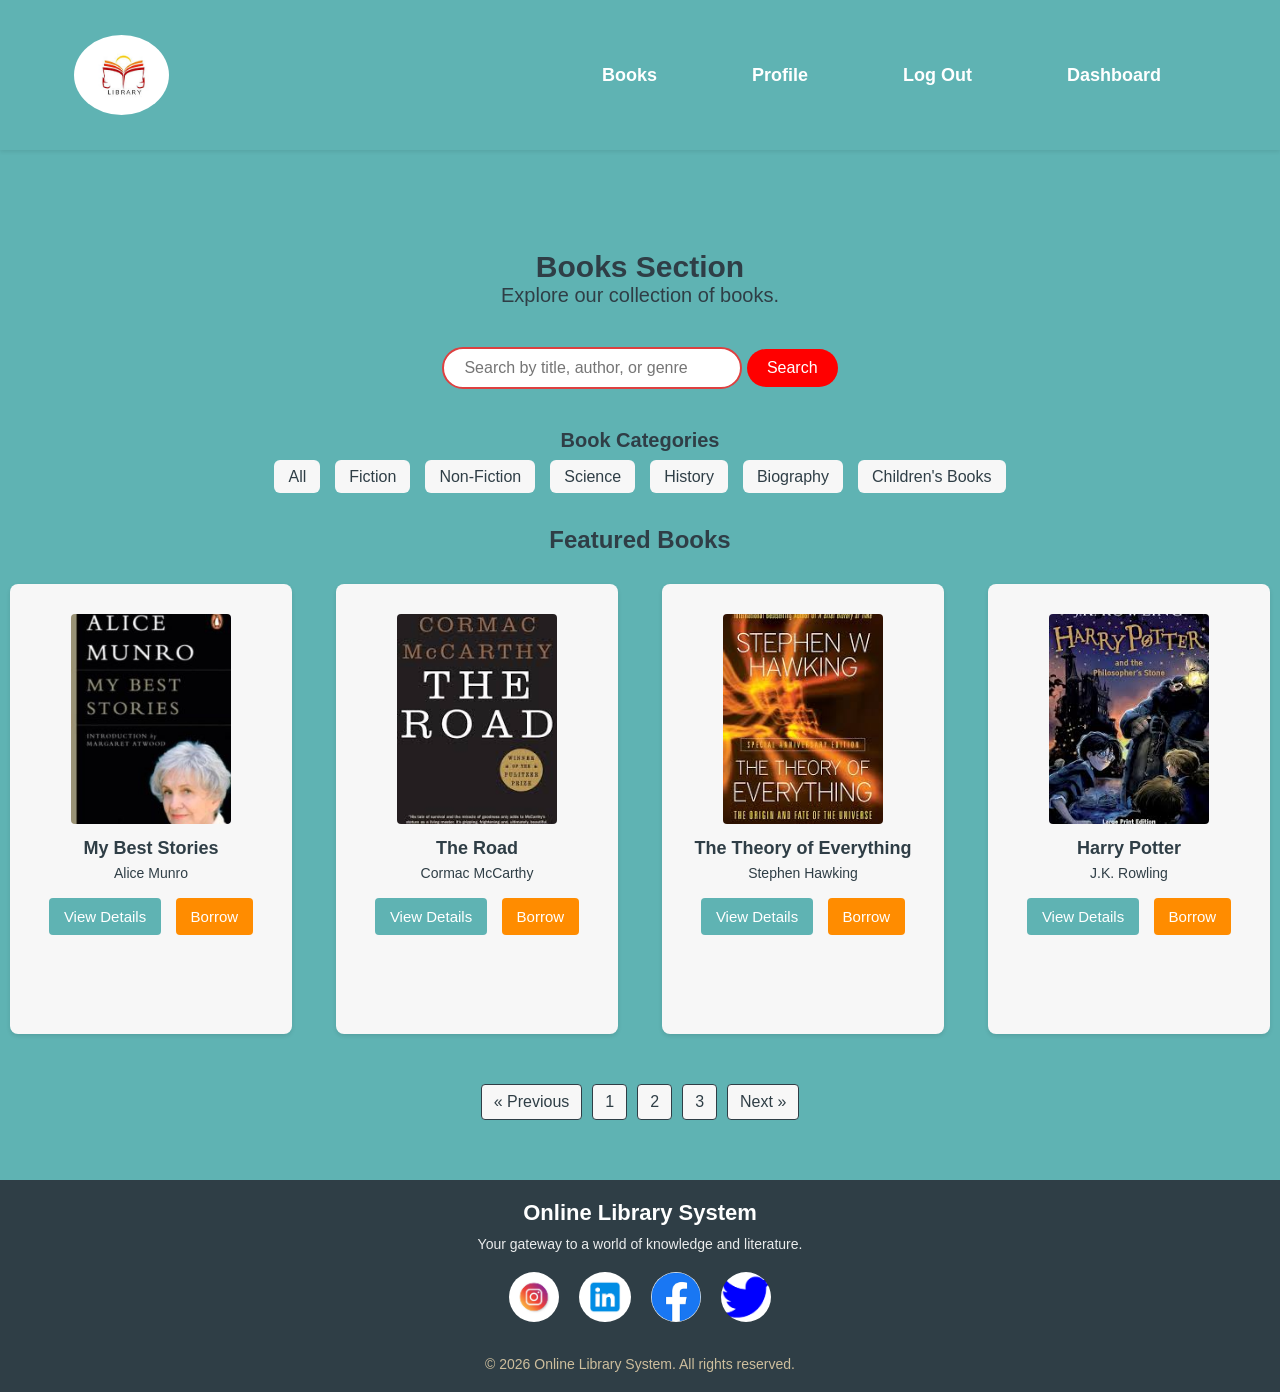
==== commit 2fd49eba: "Added new features including the ability to change the password,return a book after borrowing it,giv" ====
--- a/books.html
+++ b/books.html
@@ -70,98 +70,197 @@
             <div class="book-list">
 
                 <article class="book-card" data-category="fiction">
-                    <img src="assets/images/book1.jpg" alt="My Best Stories">
-                    <h3>My Best Stories</h3>
-                    <p>Alice Munro</p>
-                    <button class="btn details-btn">View Details</button>
-                    <button class="btn borrow-btn">Borrow</button>
-                </article>
-
-                <article class="book-card" data-category="fiction">
-                    <img src="assets/images/book2.jpg" alt="The Road">
-                    <h3>The Road</h3>
-                    <p>Cormac McCarthy</p>
-                    <button class="btn details-btn">View Details</button>
-                    <button class="btn borrow-btn">Borrow</button>
+                    <div class="card-inner">
+                        <div class="card-front">
+                            <img src="assets/images/book1.jpg" alt="My Best Stories">
+                            <h3>My Best Stories</h3>
+                            <p>Alice Munro</p>
+                            <button class="btn details-btn">View Details</button>
+                            <button class="btn borrow-btn">Borrow</button>
+                        </div>
+                        <div class="card-back">
+                            <p class="summary">A collection of Alice Munro's finest short stories, exploring ordinary lives with quiet, powerful insight.</p>
+                            <button class="btn flip-back-btn">Back</button>
+                        </div>
+                    </div>
+                </article>
+
+                <article class="book-card" data-category="fiction">
+                    <div class="card-inner">
+                        <div class="card-front">
+                            <img src="assets/images/book2.jpg" alt="The Road">
+                            <h3>The Road</h3>
+                            <p>Cormac McCarthy</p>
+                            <button class="btn details-btn">View Details</button>
+                            <button class="btn borrow-btn">Borrow</button>
+                        </div>
+                        <div class="card-back">
+                            <p class="summary">A father and son journey across a devastated post-apocalyptic America, holding onto hope and each other.</p>
+                            <button class="btn flip-back-btn">Back</button>
+                        </div>
+                    </div>
                 </article>
 
                 <article class="book-card" data-category="science">
-                    <img src="assets/images/book3.jpg" alt="The Theory of Everything">
-                    <h3>The Theory of Everything</h3>
-                    <p>Stephen Hawking</p>
-                    <button class="btn details-btn">View Details</button>
-                    <button class="btn borrow-btn">Borrow</button>
+                    <div class="card-inner">
+                        <div class="card-front">
+                            <img src="assets/images/book3.jpg" alt="The Theory of Everything">
+                            <h3>The Theory of Everything</h3>
+                            <p>Stephen Hawking</p>
+                            <button class="btn details-btn">View Details</button>
+                            <button class="btn borrow-btn">Borrow</button>
+                        </div>
+                        <div class="card-back">
+                            <p class="summary">Stephen Hawking explains the origin and structure of the universe in accessible, thought-provoking terms.</p>
+                            <button class="btn flip-back-btn">Back</button>
+                        </div>
+                    </div>
                 </article>
 
                 <article class="book-card" data-category="children">
-                    <img src="assets/images/book4.jpg" alt="Harry Potter">
-                    <h3>Harry Potter</h3>
-                    <p>J.K. Rowling</p>
-                    <button class="btn details-btn">View Details</button>
-                    <button class="btn borrow-btn">Borrow</button>
-                </article>
-
-                <article class="book-card" data-category="fiction">
-                    <img src="assets/images/book5.jpg" alt="Out There">
-                    <h3>Out There</h3>
-                    <p>Tom Sullivan</p>
-                    <button class="btn details-btn">View Details</button>
-                    <button class="btn borrow-btn">Borrow</button>
+                    <div class="card-inner">
+                        <div class="card-front">
+                            <img src="assets/images/book4.jpg" alt="Harry Potter">
+                            <h3>Harry Potter</h3>
+                            <p>J.K. Rowling</p>
+                            <button class="btn details-btn">View Details</button>
+                            <button class="btn borrow-btn">Borrow</button>
+                        </div>
+                        <div class="card-back">
+                            <p class="summary">A young boy discovers he's a wizard and begins his first year at a magical school full of wonder and danger.</p>
+                            <button class="btn flip-back-btn">Back</button>
+                        </div>
+                    </div>
+                </article>
+
+                <article class="book-card" data-category="fiction">
+                    <div class="card-inner">
+                        <div class="card-front">
+                            <img src="assets/images/book5.jpg" alt="Out There">
+                            <h3>Out There</h3>
+                            <p>Tom Sullivan</p>
+                            <button class="btn details-btn">View Details</button>
+                            <button class="btn borrow-btn">Borrow</button>
+                        </div>
+                        <div class="card-back">
+                            <p class="summary">A collection of stories blending everyday life with strange, unsettling twists.</p>
+                            <button class="btn flip-back-btn">Back</button>
+                        </div>
+                    </div>
                 </article>
 
                 <article class="book-card" data-category="non-fiction">
-                    <img src="assets/images/book6.jpg" alt="The Great Gatsby">
-                    <h3>The Great Gatsby</h3>
-                    <p>F. Scott Fitzgerald</p>
-                    <button class="btn details-btn">View Details</button>
-                    <button class="btn borrow-btn">Borrow</button>
-                </article>
-
-                <article class="book-card" data-category="fiction">
-                    <img src="assets/images/book7.jpg" alt="1984">
-                    <h3>1984</h3>
-                    <p>George Orwell</p>
-                    <button class="btn details-btn">View Details</button>
-                    <button class="btn borrow-btn">Borrow</button>
+                    <div class="card-inner">
+                        <div class="card-front">
+                            <img src="assets/images/book6.jpg" alt="The Great Gatsby">
+                            <h3>The Great Gatsby</h3>
+                            <p>F. Scott Fitzgerald</p>
+                            <button class="btn details-btn">View Details</button>
+                            <button class="btn borrow-btn">Borrow</button>
+                        </div>
+                        <div class="card-back">
+                            <p class="summary">Set in the Jazz Age, a mysterious millionaire's obsession with the past drives this classic tale of wealth and longing.</p>
+                            <button class="btn flip-back-btn">Back</button>
+                        </div>
+                    </div>
+                </article>
+
+                <article class="book-card" data-category="fiction">
+                    <div class="card-inner">
+                        <div class="card-front">
+                            <img src="assets/images/book7.jpg" alt="1984">
+                            <h3>1984</h3>
+                            <p>George Orwell</p>
+                            <button class="btn details-btn">View Details</button>
+                            <button class="btn borrow-btn">Borrow</button>
+                        </div>
+                        <div class="card-back">
+                            <p class="summary">A chilling vision of a totalitarian future where independent thought is treated as the ultimate crime.</p>
+                            <button class="btn flip-back-btn">Back</button>
+                        </div>
+                    </div>
                 </article>
 
                 <article class="book-card" data-category="non-fiction">
-                    <img src="assets/images/book8.jpg" alt="To Kill a Mockingbird">
-                    <h3>To Kill a Mockingbird</h3>
-                    <p>Harper Lee</p>
-                    <button class="btn details-btn">View Details</button>
-                    <button class="btn borrow-btn">Borrow</button>
+                    <div class="card-inner">
+                        <div class="card-front">
+                            <img src="assets/images/book8.jpg" alt="To Kill a Mockingbird">
+                            <h3>To Kill a Mockingbird</h3>
+                            <p>Harper Lee</p>
+                            <button class="btn details-btn">View Details</button>
+                            <button class="btn borrow-btn">Borrow</button>
+                        </div>
+                        <div class="card-back">
+                            <p class="summary">A young girl in the American South witnesses her father defend justice and fairness in a deeply unequal world.</p>
+                            <button class="btn flip-back-btn">Back</button>
+                        </div>
+                    </div>
                 </article>
 
                 <article class="book-card" data-category="science">
-                    <img src="assets/images/book9.jpg" alt="A Brief History of Time">
-                    <h3>A Brief History of Time</h3>
-                    <p>Stephen Hawking</p>
-                    <button class="btn details-btn">View Details</button>
-                    <button class="btn borrow-btn">Borrow</button>
-                </article>
-
-                <article class="book-card" data-category="fiction">
-                    <img src="assets/images/book10.jpg" alt="The Catcher in the Rye">
-                    <h3>The Catcher in the Rye</h3>
-                    <p>J.D. Salinger</p>
-                    <button class="btn details-btn">View Details</button>
-                    <button class="btn borrow-btn">Borrow</button>
-                </article>     
-                <article class ="book-card" data-category="History">
-                    <img src="assets/images/book11.jpg" alt="African Literature">
-                    <h3>African Literature</h3>
-                    <p>Safoura Salami-Boukari</p>
-                    <button class="btn details-btn">View Details</button>
-                    <button class="btn borrow-btn">Borrow</button>
-                </article> 
-                <article class ="book-card" data-category="History">
-                    <img src="assets/images/book12.jpg" alt="Tribal Scars">
-                    <h3>Tribal Scars</h3>
-                    <p>Ousmane Sembène</p>
-                    <button class="btn details-btn">View Details</button>
-                    <button class="btn borrow-btn">Borrow</button>
-                </article>
+                    <div class="card-inner">
+                        <div class="card-front">
+                            <img src="assets/images/book9.jpg" alt="A Brief History of Time">
+                            <h3>A Brief History of Time</h3>
+                            <p>Stephen Hawking</p>
+                            <button class="btn details-btn">View Details</button>
+                            <button class="btn borrow-btn">Borrow</button>
+                        </div>
+                        <div class="card-back">
+                            <p class="summary">An exploration of black holes, time, and the cosmos, written for readers without a science background.</p>
+                            <button class="btn flip-back-btn">Back</button>
+                        </div>
+                    </div>
+                </article>
+
+                <article class="book-card" data-category="fiction">
+                    <div class="card-inner">
+                        <div class="card-front">
+                            <img src="assets/images/book10.jpg" alt="The Catcher in the Rye">
+                            <h3>The Catcher in the Rye</h3>
+                            <p>J.D. Salinger</p>
+                            <button class="btn details-btn">View Details</button>
+                            <button class="btn borrow-btn">Borrow</button>
+                        </div>
+                        <div class="card-back">
+                            <p class="summary">A restless teenager wanders New York City, wrestling with identity, alienation, and growing up.</p>
+                            <button class="btn flip-back-btn">Back</button>
+                        </div>
+                    </div>
+                </article>
+
+                <article class="book-card" data-category="history">
+                    <div class="card-inner">
+                        <div class="card-front">
+                            <img src="assets/images/book11.jpg" alt="African Literature">
+                            <h3>African Literature</h3>
+                            <p>Safoura Salami-Boukari</p>
+                            <button class="btn details-btn">View Details</button>
+                            <button class="btn borrow-btn">Borrow</button>
+                        </div>
+                        <div class="card-back">
+                            <p class="summary">An academic look at gender, religion, and worldview as reflected across African literary works.</p>
+                            <button class="btn flip-back-btn">Back</button>
+                        </div>
+                    </div>
+                </article>
+
+                <article class="book-card" data-category="history">
+                    <div class="card-inner">
+                        <div class="card-front">
+                            <img src="assets/images/book12.jpg" alt="Tribal Scars">
+                            <h3>Tribal Scars</h3>
+                            <p>Ousmane Sembène</p>
+                            <button class="btn details-btn">View Details</button>
+                            <button class="btn borrow-btn">Borrow</button>
+                        </div>
+                        <div class="card-back">
+                            <p class="summary">A collection of short stories examining tradition, change, and identity in West African society.</p>
+                            <button class="btn flip-back-btn">Back</button>
+                        </div>
+                    </div>
+                </article>
+
             </div>
         </section>
         <div class="pagination" id="pagination">
@@ -201,4 +300,4 @@
     <script src="js/books.js"></script>
 
 </body>
-</html>
+</html>
--- a/css/books.css
+++ b/css/books.css
@@ -446,4 +446,46 @@
     font-size: 24px;
     cursor: pointer;
 }
+
+/* FLIP CARD */
+.book-card {
+    perspective: 1000px;
+}
+
+.card-inner {
+    position: relative;
+    width: 100%;
+    height: 420px;
+    transition: transform 0.6s;
+    transform-style: preserve-3d;
+}
+
+.book-card.flipped .card-inner {
+    transform: rotateY(180deg);
+}
+
+.card-front,
+.card-back {
+    position: absolute;
+    width: 100%;
+    height: 100%;
+    backface-visibility: hidden;
+    padding: 15px;
+    box-sizing: border-box;
+}
+
+.card-back {
+    transform: rotateY(180deg);
+    display: flex;
+    flex-direction: column;
+    align-items: center;
+    justify-content: center;
+    background-color: var(--light);
+    border-radius: 8px;
+}
+
+.card-back .summary {
+    font-size: 14px;
+    margin-bottom: 15px;
+}
 /* ===== End of books.css ===== */
